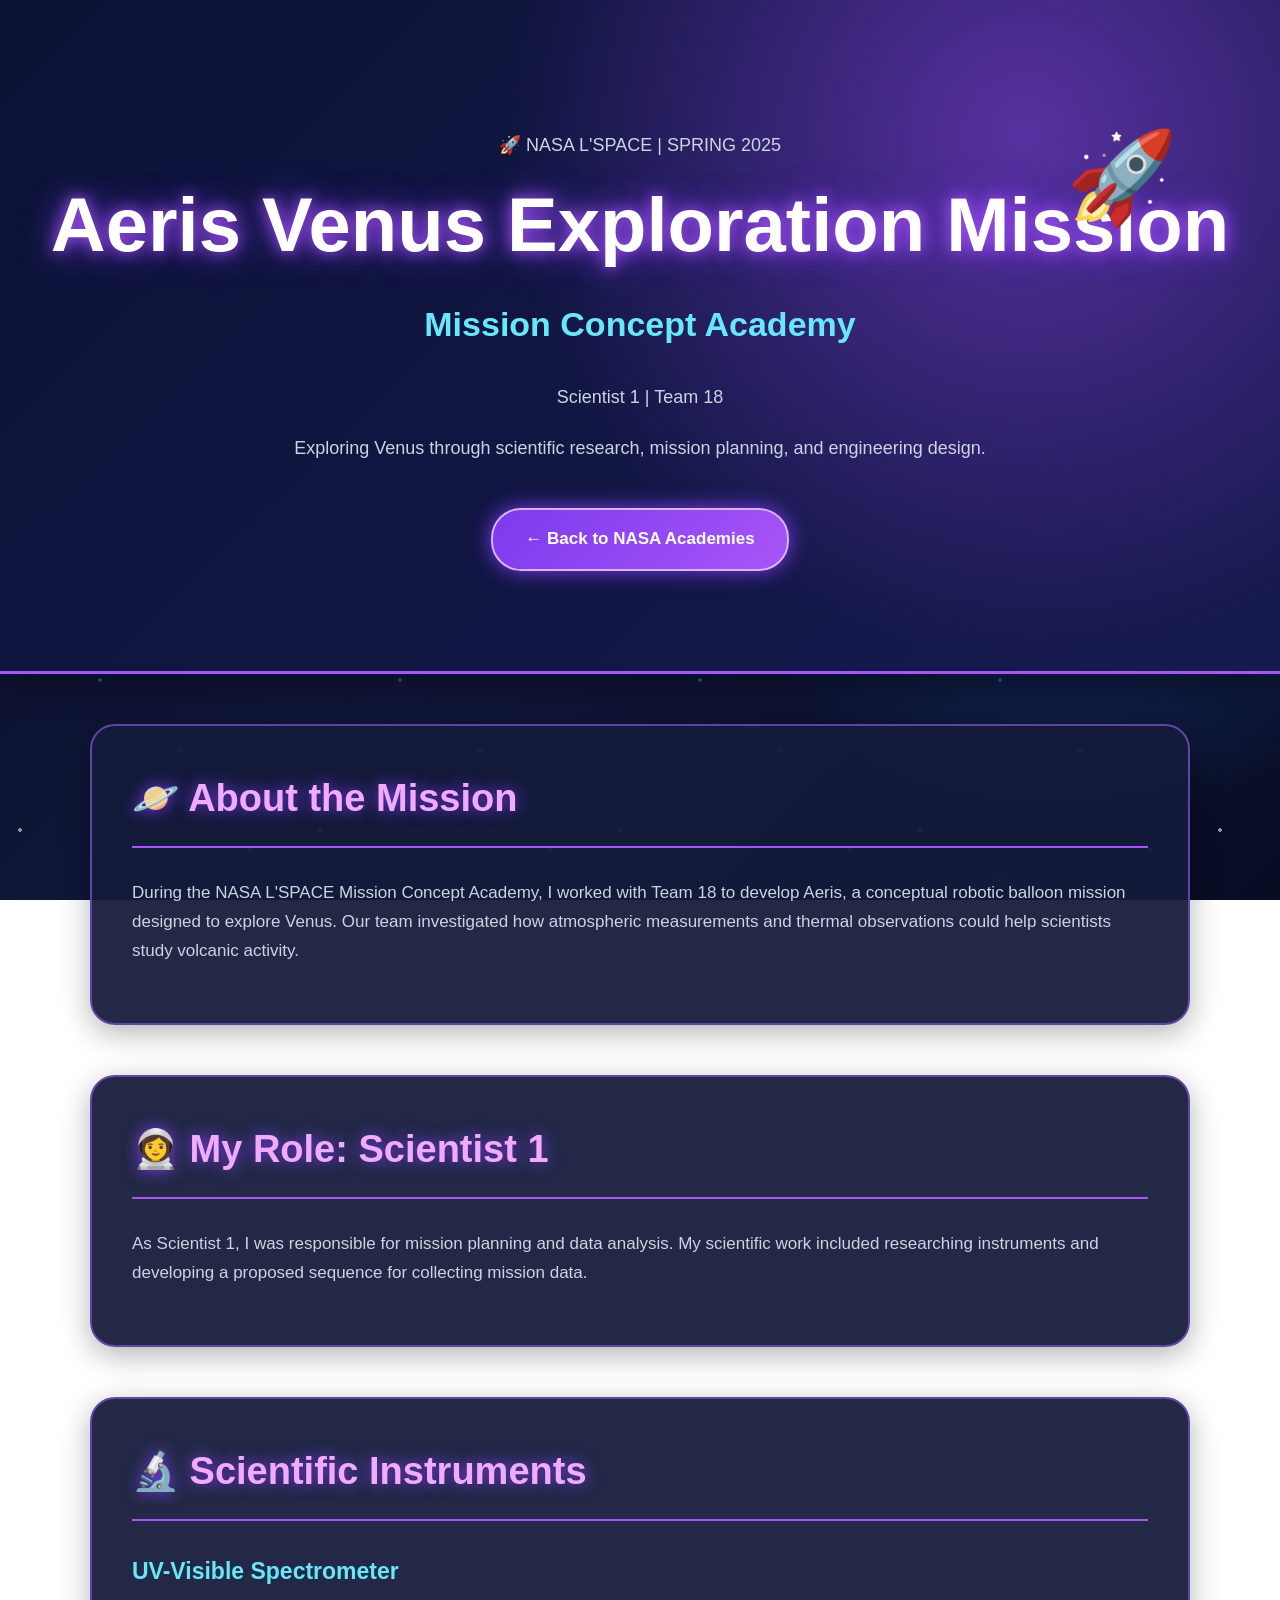
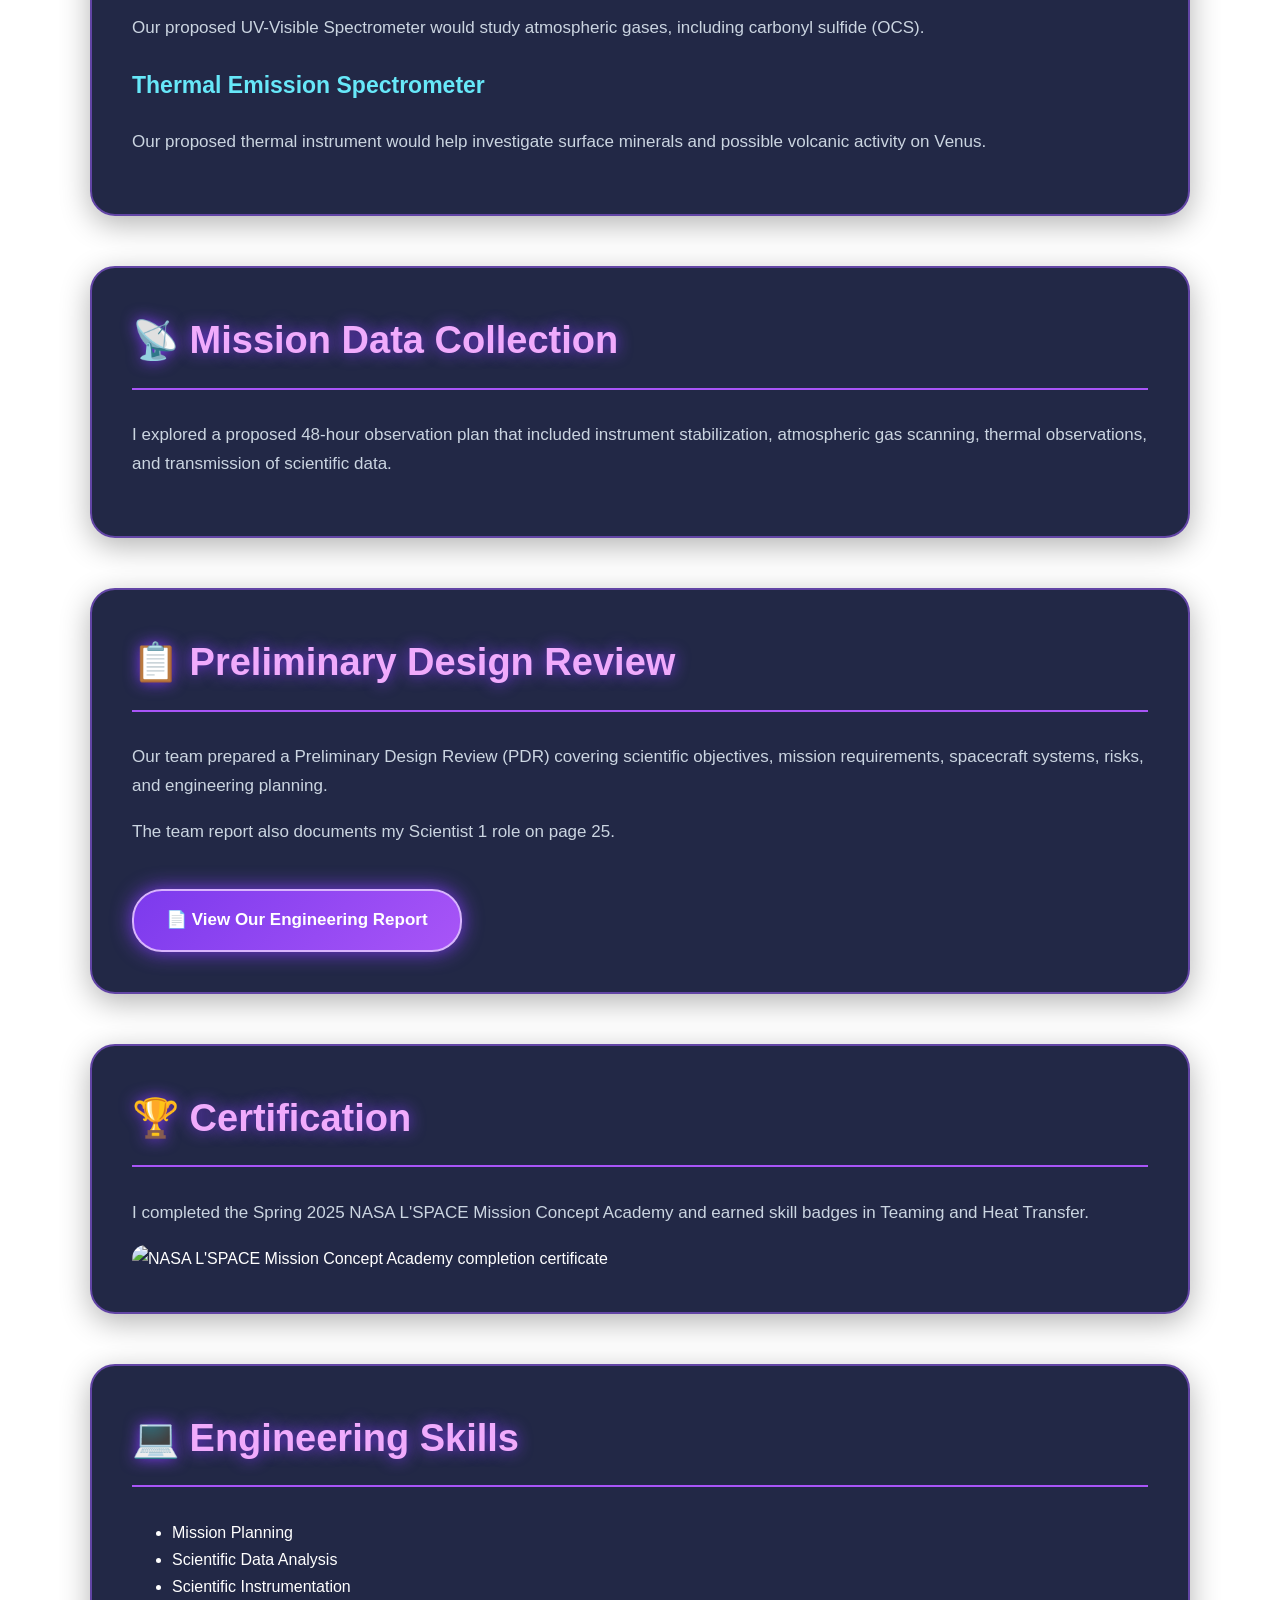
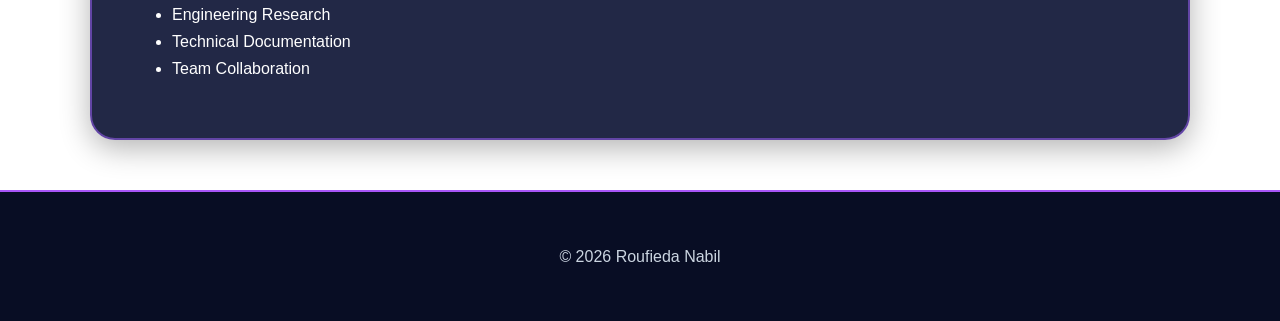
==== projects/mission-concept.html @ 9ad45d9e "Create mission-concept.html" ====
<!DOCTYPE html>
<html lang="en">

<head>
    <meta charset="UTF-8">
    <meta name="viewport"
          content="width=device-width, initial-scale=1.0">

    <title>Aeris Venus Mission | Roufieda Nabil</title>

    <link rel="stylesheet" href="../style.css">
</head>

<body>

    <header>
        <p>🚀 NASA L'SPACE | SPRING 2025</p>

        <h1>Aeris Venus Exploration Mission</h1>

        <h2>Mission Concept Academy</h2>

        <p>Scientist 1 | Team 18</p>

        <p>
            Exploring Venus through scientific
            research, mission planning, and
            engineering design.
        </p>

        <a href="nasa.html" class="hero-button">
            ← Back to NASA Academies
        </a>
    </header>

    <main>

        <section>
            <h2>🪐 About the Mission</h2>

            <p>
                During the NASA L'SPACE Mission
                Concept Academy, I worked with
                Team 18 to develop Aeris, a
                conceptual robotic balloon mission
                designed to explore Venus.

                Our team investigated how
                atmospheric measurements and
                thermal observations could help
                scientists study volcanic activity.
            </p>
        </section>

        <section>
            <h2>👩‍🚀 My Role: Scientist 1</h2>

            <p>
                As Scientist 1, I was responsible
                for mission planning and data
                analysis.

                My scientific work included
                researching instruments and
                developing a proposed sequence
                for collecting mission data.
            </p>
        </section>

        <section>
            <h2>🔬 Scientific Instruments</h2>

            <h3>UV-Visible Spectrometer</h3>

            <p>
                Our proposed UV-Visible
                Spectrometer would study
                atmospheric gases, including
                carbonyl sulfide (OCS).
            </p>

            <h3>Thermal Emission Spectrometer</h3>

            <p>
                Our proposed thermal instrument
                would help investigate surface
                minerals and possible volcanic
                activity on Venus.
            </p>
        </section>

        <section>
            <h2>📡 Mission Data Collection</h2>

            <p>
                I explored a proposed 48-hour
                observation plan that included
                instrument stabilization,
                atmospheric gas scanning,
                thermal observations, and
                transmission of scientific data.
            </p>
        </section>

        <section>
            <h2>📋 Preliminary Design Review</h2>

            <p>
                Our team prepared a Preliminary
                Design Review (PDR) covering
                scientific objectives, mission
                requirements, spacecraft systems,
                risks, and engineering planning.
            </p>

            <p>
                The team report also documents
                my Scientist 1 role on page 25.
            </p>

            <a href="../documents/aeris-pdr.pdf"
               target="_blank"
               rel="noopener noreferrer"
               class="hero-button">
                📄 View Our Engineering Report
            </a>
        </section>

        <section>
            <h2>🏆 Certification</h2>

            <p>
                I completed the Spring 2025
                NASA L'SPACE Mission Concept
                Academy and earned skill badges
                in Teaming and Heat Transfer.
            </p>

            <img src="../images/mca-certificate.png"
                 alt="NASA L'SPACE Mission Concept Academy completion certificate"
                 style="max-width:100%; border-radius:15px;">
        </section>

        <section>
            <h2>💻 Engineering Skills</h2>

            <ul>
                <li>Mission Planning</li>
                <li>Scientific Data Analysis</li>
                <li>Scientific Instrumentation</li>
                <li>Engineering Research</li>
                <li>Technical Documentation</li>
                <li>Team Collaboration</li>
            </ul>
        </section>

    </main>

    <footer>
        <p>© 2026 Roufieda Nabil</p>
    </footer>

</body>
</html>
---- style.css ----
/* =========================================
   ROUFIEDA'S ENGINEERING PORTFOLIO
   CARTOON SPACE THEME
   ========================================= */

/* COLORS */
:root {
    --space: #080d24;
    --space-light: #151b3b;
    --purple: #a855f7;
    --pink: #f0abfc;
    --blue: #38bdf8;
    --cyan: #67e8f9;
    --white: #ffffff;
    --muted: #cbd5e1;
}

/* RESET */
* {
    box-sizing: border-box;
}

html {
    scroll-behavior: smooth;
    scroll-padding-top: 90px;
}

body {
    margin: 0;
    font-family: 'Trebuchet MS', Arial, sans-serif;
    color: var(--white);
    line-height: 1.7;
    overflow-x: hidden;

    background:
        radial-gradient(
            circle at 15% 15%,
            #432178 0%,
            transparent 30%
        ),
        radial-gradient(
            circle at 85% 45%,
            #173f83 0%,
            transparent 35%
        ),
        linear-gradient(
            135deg,
            #080d24,
            #101739,
            #080d24
        );

    background-attachment: fixed;
}

/* CARTOON STAR BACKGROUND */
body::before {
    content: "";
    position: fixed;
    inset: 0;
    pointer-events: none;
    z-index: -1;

    background-image:
        radial-gradient(
            2px 2px at 20px 30px,
            white 99%,
            transparent
        ),
        radial-gradient(
            2px 2px at 100px 80px,
            #67e8f9 99%,
            transparent
        ),
        radial-gradient(
            3px 3px at 180px 150px,
            #f0abfc 99%,
            transparent
        ),
        radial-gradient(
            2px 2px at 250px 50px,
            white 99%,
            transparent
        );

    background-size: 300px 200px;
    opacity: 0.55;
    animation: twinkle 5s ease-in-out infinite;
}

@keyframes twinkle {
    0%, 100% {
        opacity: 0.3;
    }

    50% {
        opacity: 0.8;
    }
}

/* =========================================
   HERO / HOMEPAGE
   ========================================= */

header {
    position: relative;
    text-align: center;
    padding: 110px 20px 100px;

    background:
        radial-gradient(
            circle at 80% 20%,
            #5731a0,
            transparent 45%
        ),
        linear-gradient(
            135deg,
            #0b1235,
            #171a50
        );

    border-bottom: 3px solid var(--purple);
    box-shadow: 0 10px 40px #080d24;
}

header::after {
    content: "🚀";
    position: absolute;
    right: 8%;
    top: 15%;
    font-size: clamp(40px, 7vw, 90px);
    animation: rocketFloat 4s ease-in-out infinite;
}

@keyframes rocketFloat {
    0%, 100% {
        transform: translateY(0) rotate(-15deg);
    }

    50% {
        transform: translateY(-18px) rotate(-5deg);
    }
}

header h1 {
    font-size: clamp(38px, 6vw, 76px);
    line-height: 1.15;
    margin: 15px 0;
    color: var(--white);

    text-shadow:
        0 0 15px #a855f7,
        0 0 35px #7c3aed;
}

header h2 {
    font-size: clamp(20px, 3vw, 34px);
    color: var(--cyan);
    font-weight: bold;
}

header p {
    max-width: 750px;
    margin: 20px auto;
    color: var(--muted);
    font-size: 18px;
}

/* =========================================
   NAVIGATION
   ========================================= */

nav {
    position: sticky;
    top: 0;
    z-index: 100;

    display: flex;
    justify-content: center;
    flex-wrap: wrap;
    gap: 12px;

    padding: 18px 15px;
    background: rgba(11, 17, 45, 0.96);
    border-bottom: 1px solid var(--purple);
}

nav a {
    color: var(--white);
    text-decoration: none;
    font-size: 15px;
    font-weight: bold;

    padding: 8px 12px;
    border-radius: 20px;
    transition: 0.3s;
}

nav a:hover,
nav a:focus-visible {
    color: var(--white);
    background: var(--purple);
    box-shadow: 0 0 15px var(--purple);
}

/* =========================================
   BUTTONS
   ========================================= */

.hero-button {
    display: inline-block;
    margin-top: 25px;
    padding: 15px 32px;

    color: white;
    background: linear-gradient(
        135deg,
        #7c3aed,
        #a855f7
    );

    text-decoration: none;
    font-size: 17px;
    font-weight: bold;
    border-radius: 30px;

    border: 2px solid #d8b4fe;
    box-shadow: 0 0 20px #7c3aed;

    transition: 0.3s;
}

.hero-button:hover {
    transform: translateY(-5px) scale(1.04);
    box-shadow: 0 0 30px #a855f7;
}

/* =========================================
   CONTENT SECTIONS
   ========================================= */

section {
    max-width: 1100px;
    margin: 50px auto;
    padding: 40px;

    background: rgba(21, 27, 59, 0.94);
    border: 2px solid #6245a5;
    border-radius: 25px;

    box-shadow: 0 8px 30px rgba(0, 0, 0, 0.3);
}

section h2 {
    font-size: clamp(26px, 4vw, 38px);
    color: var(--pink);

    border-bottom: 2px solid var(--purple);
    padding-bottom: 15px;
    margin-top: 0;

    text-shadow: 0 0 15px #7c3aed;
}

section h3 {
    color: var(--cyan);
    font-size: 23px;
}

section p {
    color: var(--muted);
    font-size: 17px;
}

section a {
    color: var(--cyan);
}

section a:hover {
    color: var(--pink);
}

/* =========================================
   ABOUT ME
   ========================================= */

#about {
    border-color: var(--blue);
}

#about h2 {
    color: var(--cyan);
}

/* =========================================
   PROJECTS
   ========================================= */

#projects {
    border-color: var(--purple);
    box-shadow: 0 0 30px rgba(168, 85, 247, 0.2);
}

#projects h3 {
    margin-top: 30px;
    padding: 15px 20px;

    background: rgba(56, 189, 248, 0.08);
    border-left: 4px solid var(--cyan);
    border-radius: 12px;

    transition: 0.3s;
}

#projects h3:hover {
    transform: translateX(8px);
    background: rgba(168, 85, 247, 0.2);
}

/* FUTURE CARTOON PROJECT CARDS */
.project-grid {
    display: grid;
    grid-template-columns:
        repeat(auto-fit, minmax(240px, 1fr));
    gap: 25px;
    margin-top: 30px;
}

.project-card {
    display: block;
    padding: 25px;
    text-align: center;

    color: white;
    text-decoration: none;

    background: #111b42;
    border: 2px solid var(--purple);
    border-radius: 25px;

    transition: 0.3s;
}

.project-card:hover {
    transform: translateY(-10px);
    box-shadow: 0 0 25px var(--purple);
}

.project-card img {
    width: 100%;
    max-height: 220px;
    object-fit: contain;
}

.project-card h3 {
    color: var(--cyan);
}

/* =========================================
   TECHNICAL SKILLS
   ========================================= */

#skills {
    border-color: var(--cyan);
}

#skills ul {
    list-style: none;
    padding: 0;

    display: flex;
    flex-wrap: wrap;
    gap: 15px;
}

#skills li {
    padding: 12px 20px;
    margin: 0;

    color: var(--white);
    background: #24325d;

    border: 1px solid var(--blue);
    border-radius: 25px;

    font-weight: bold;
    transition: 0.3s;
}

#skills li:hover {
    background: var(--purple);
    transform: translateY(-4px);
}

/* =========================================
   CONTACT
   ========================================= */

#contact {
    text-align: center;
    border-color: var(--pink);
}

#contact a {
    color: var(--cyan);
    font-weight: bold;
}

/* =========================================
   FOOTER
   ========================================= */

footer {
    text-align: center;
    padding: 35px 20px;
    color: var(--muted);

    background: #080d24;
    border-top: 2px solid var(--purple);
}

/* =========================================
   MOBILE RESPONSIVENESS
   ========================================= */

@media (max-width: 700px) {
    header {
        padding: 90px 20px 70px;
    }

    header::after {
        right: 5%;
        top: 5%;
        font-size: 38px;
    }

    header p {
        font-size: 16px;
    }

    section {
        margin: 25px 12px;
        padding: 25px 20px;
    }

    nav {
        gap: 5px;
        padding: 12px 8px;
    }

    nav a {
        font-size: 13px;
        padding: 7px 9px;
    }

    .project-grid {
        grid-template-columns: 1fr;
    }
}

/* ACCESSIBILITY */
@media (prefers-reduced-motion: reduce) {
    *,
    *::before,
    *::after {
        animation: none !important;
        transition: none !important;
        scroll-behavior: auto !important;
    }
}

/* ==================================
   CARTOON ENGINEERING PROJECT CARDS
   ================================== */

/* Arrange projects in a grid */
.project-grid {
    display: grid;
    grid-template-columns: repeat(auto-fit, minmax(240px, 1fr));
    gap: 25px;
    margin-top: 30px;
}

/* Design each project card */
.project-card {
    display: block;
    padding: 30px 20px;
    text-align: center;
    text-decoration: none;
    color: white;

    background: linear-gradient(145deg, #30205e, #171d43);
    border: 2px solid #a855f7;
    border-radius: 25px;

    box-shadow: 0 0 15px #a855f755;
    transition: transform 0.3s, box-shadow 0.3s;
}

/* Make cards move when hovered */
.project-card:hover {
    transform: translateY(-10px);
    box-shadow: 0 0 30px #a855f7;
}

/* Large cartoon project icons */
.project-icon {
    font-size: 75px;
    margin-bottom: 15px;
}

/* Project titles */
.project-card h3 {
    color: #67e8f9;
    font-size: 23px;
    margin-bottom: 15px;
}

/* Project descriptions */
.project-card p {
    color: #d1d5db;
    font-size: 15px;
    line-height: 1.7;
}

/* Mission labels */
.project-card span {
    display: inline-block;
    margin-top: 20px;
    padding: 10px 16px;

    background: #9333ea;
    color: white;
    border-radius: 20px;
    font-weight: bold;
}

/* Smaller screens */
@media (max-width: 600px) {
    .project-grid {
        grid-template-columns: 1fr;
    }
}
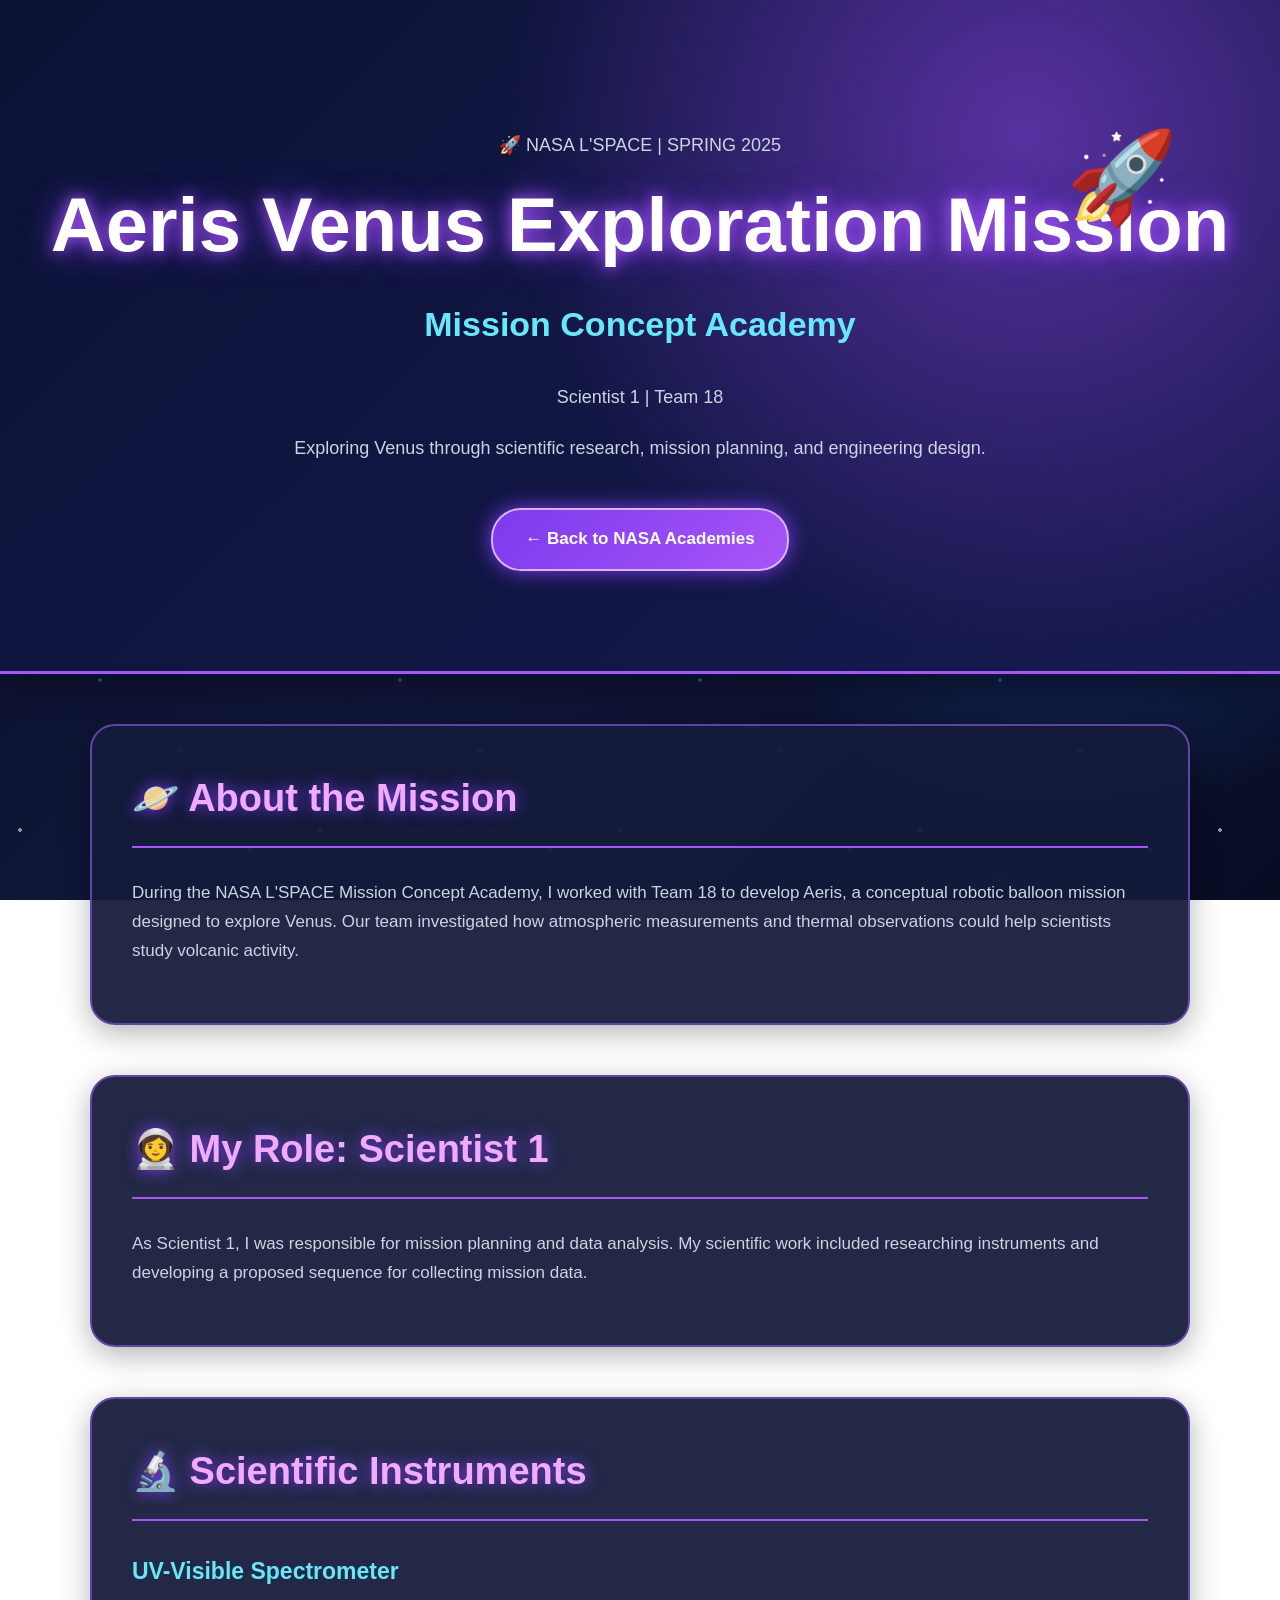
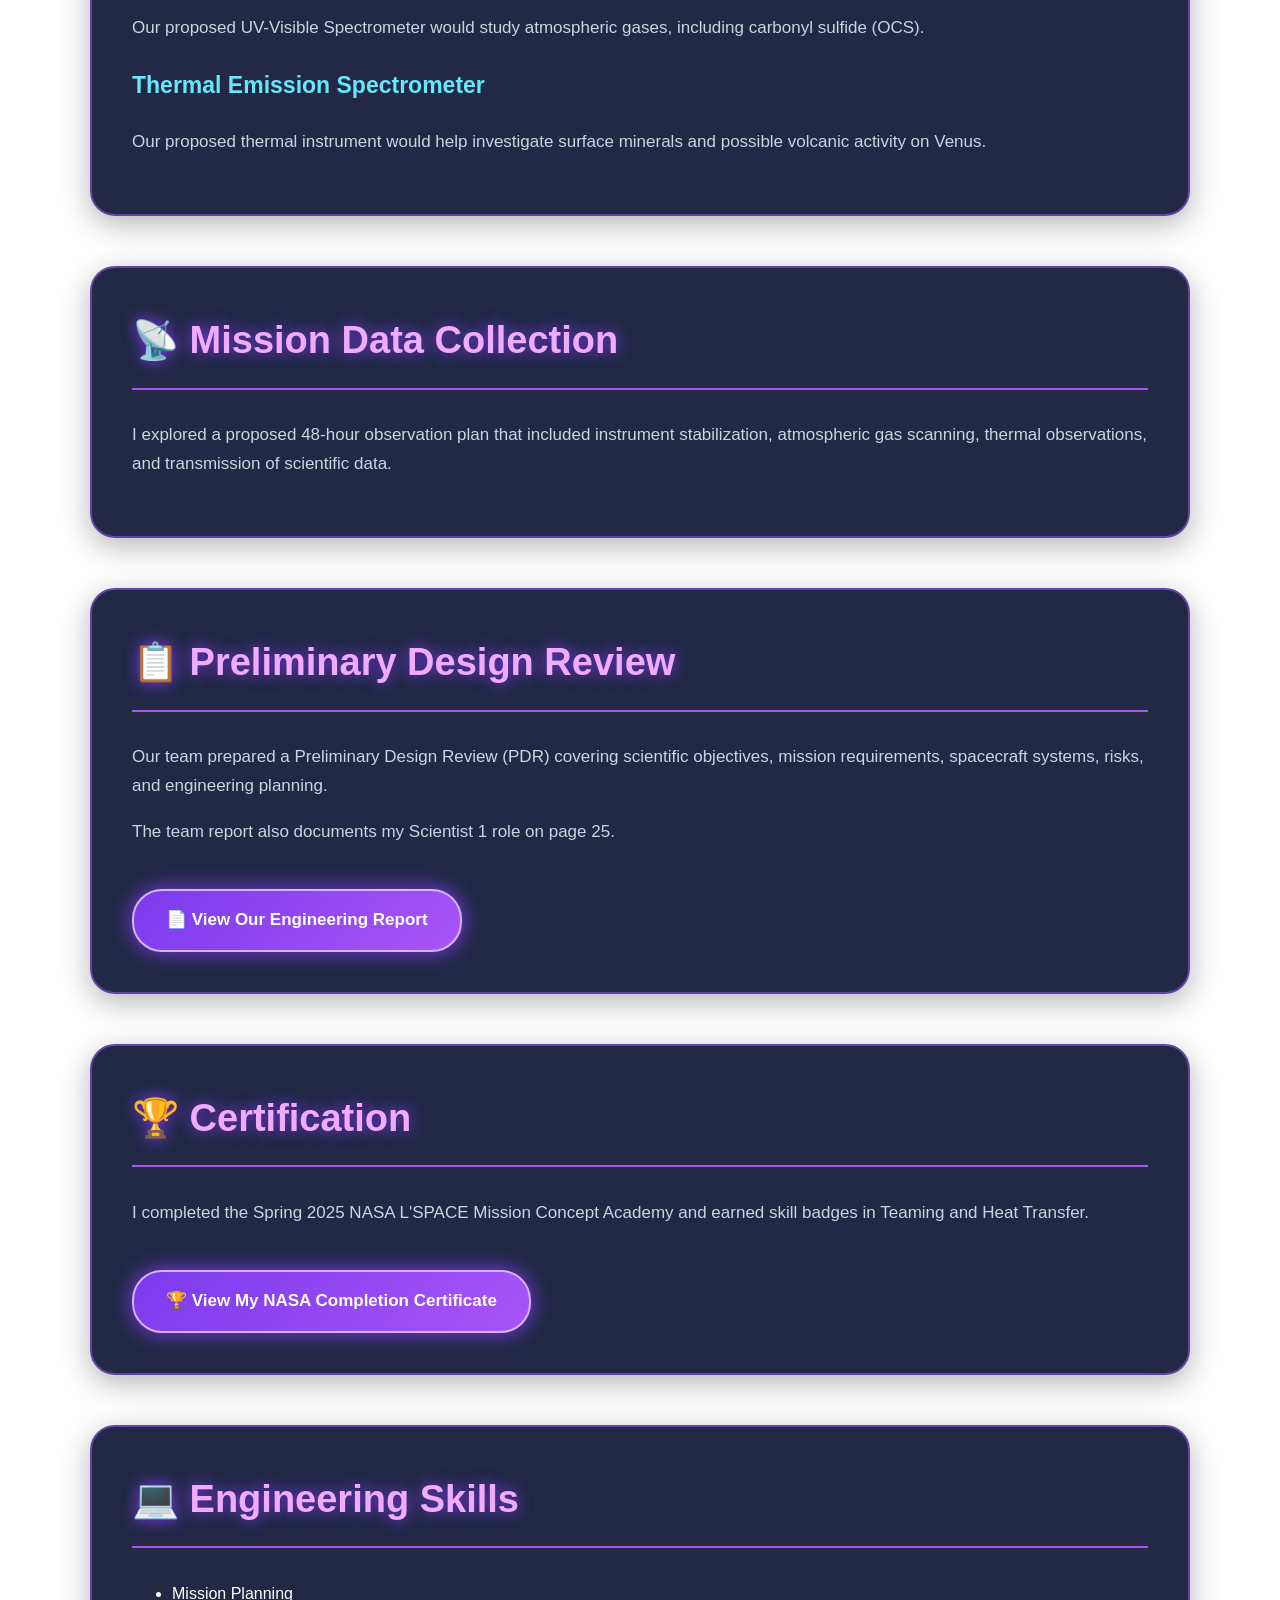
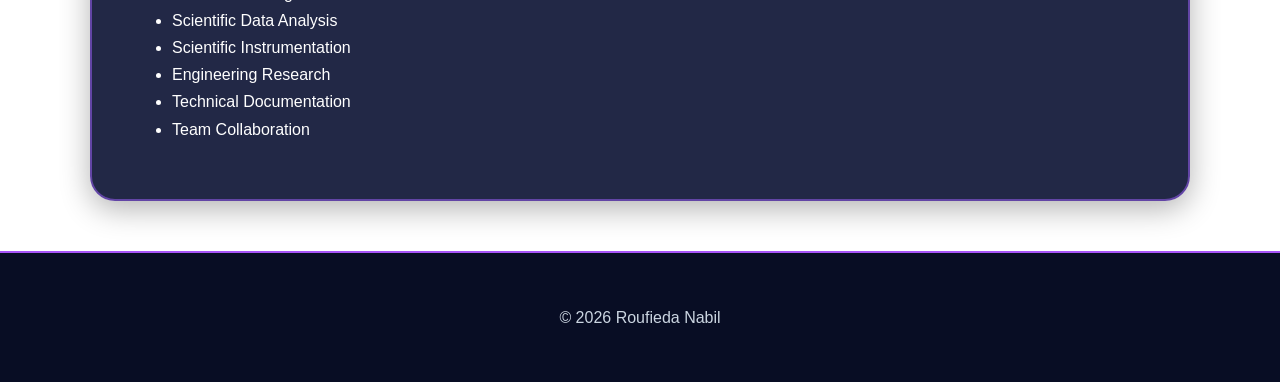
==== commit c2f683a6: "Update mission-concept.html" ====
--- a/projects/mission-concept.html
+++ b/projects/mission-concept.html
@@ -137,9 +137,14 @@
                 in Teaming and Heat Transfer.
             </p>
 
-            <img src="../images/mca-certificate.png"
-                 alt="NASA L'SPACE Mission Concept Academy completion certificate"
-                 style="max-width:100%; border-radius:15px;">
+            
+        <a href="../images/Certificate%20of%20Completion%20Spring%202025%20L%27SPACE%20roufieda%20nabil.pdf"
+            target="_blank"
+            rel="noopener noreferrer"
+            class="hero-button">
+    🏆 View My NASA Completion Certificate
+</a>
+
         </section>
 
         <section>
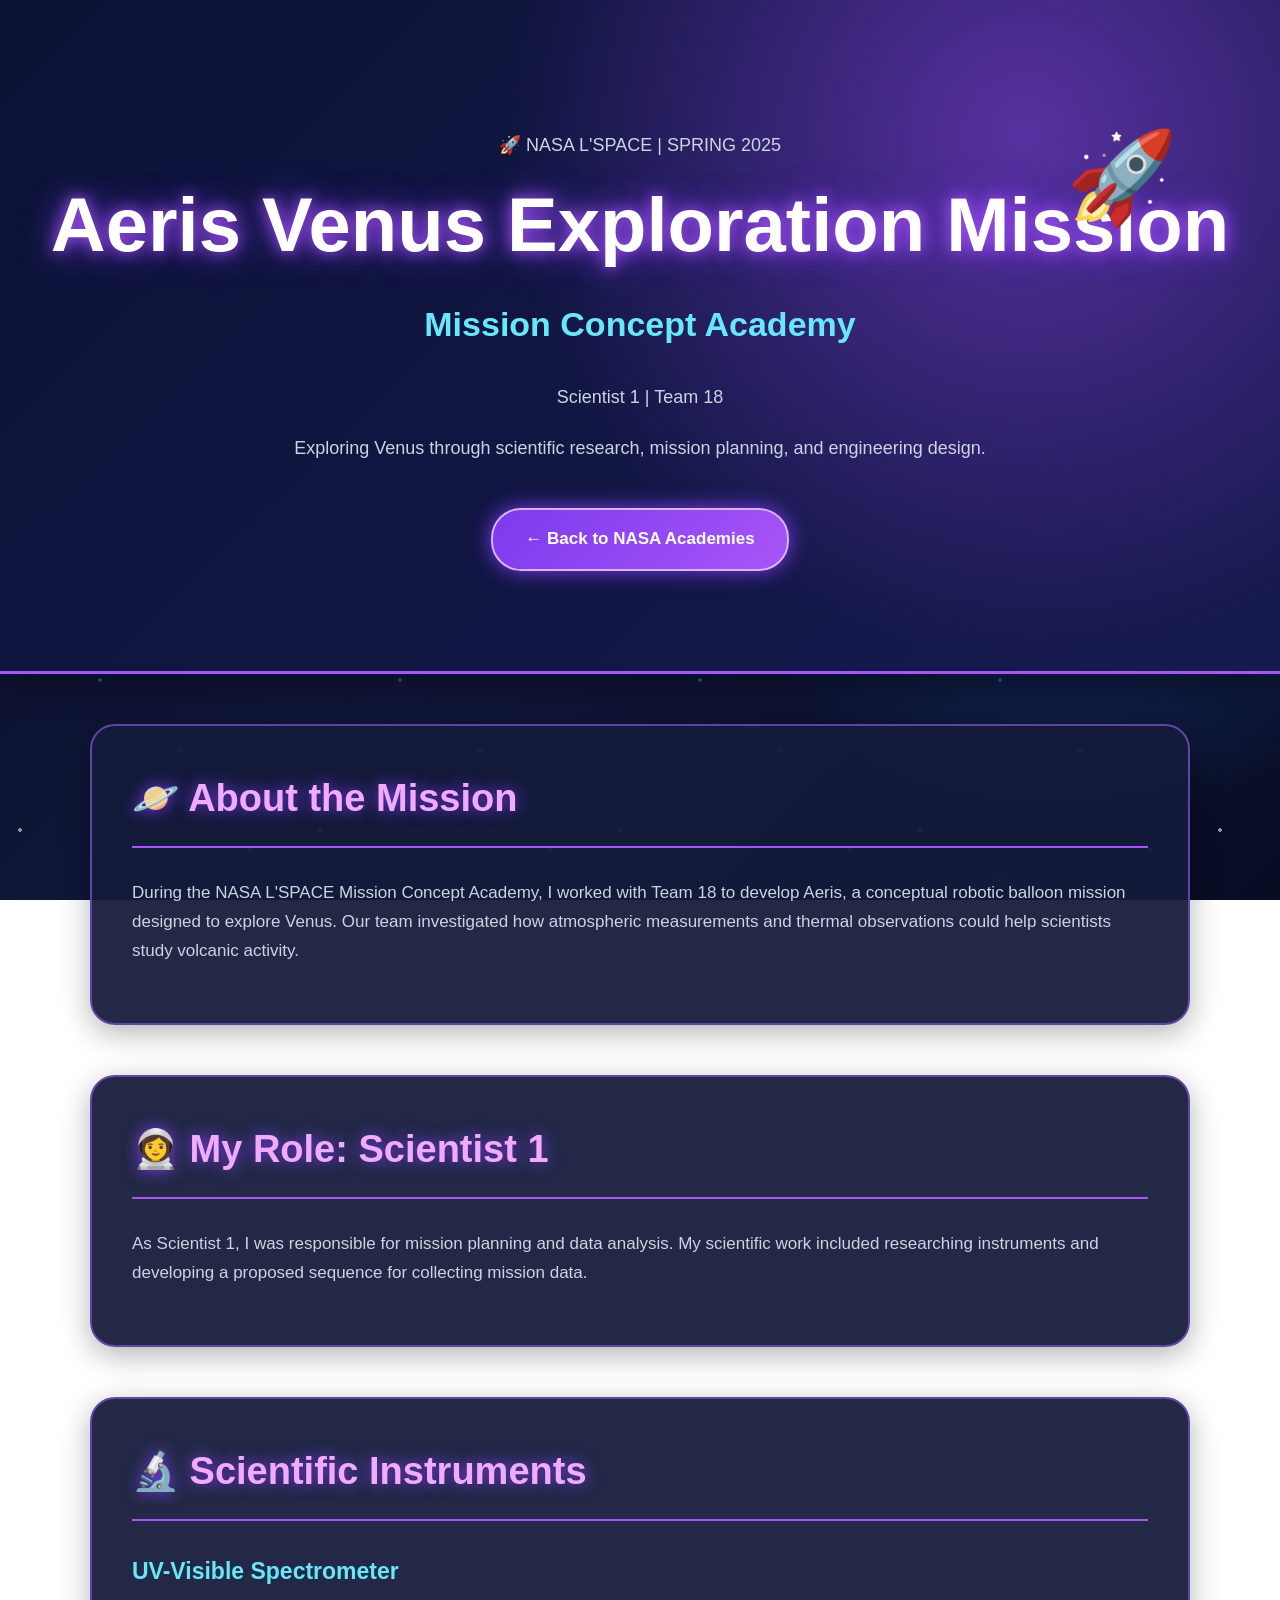
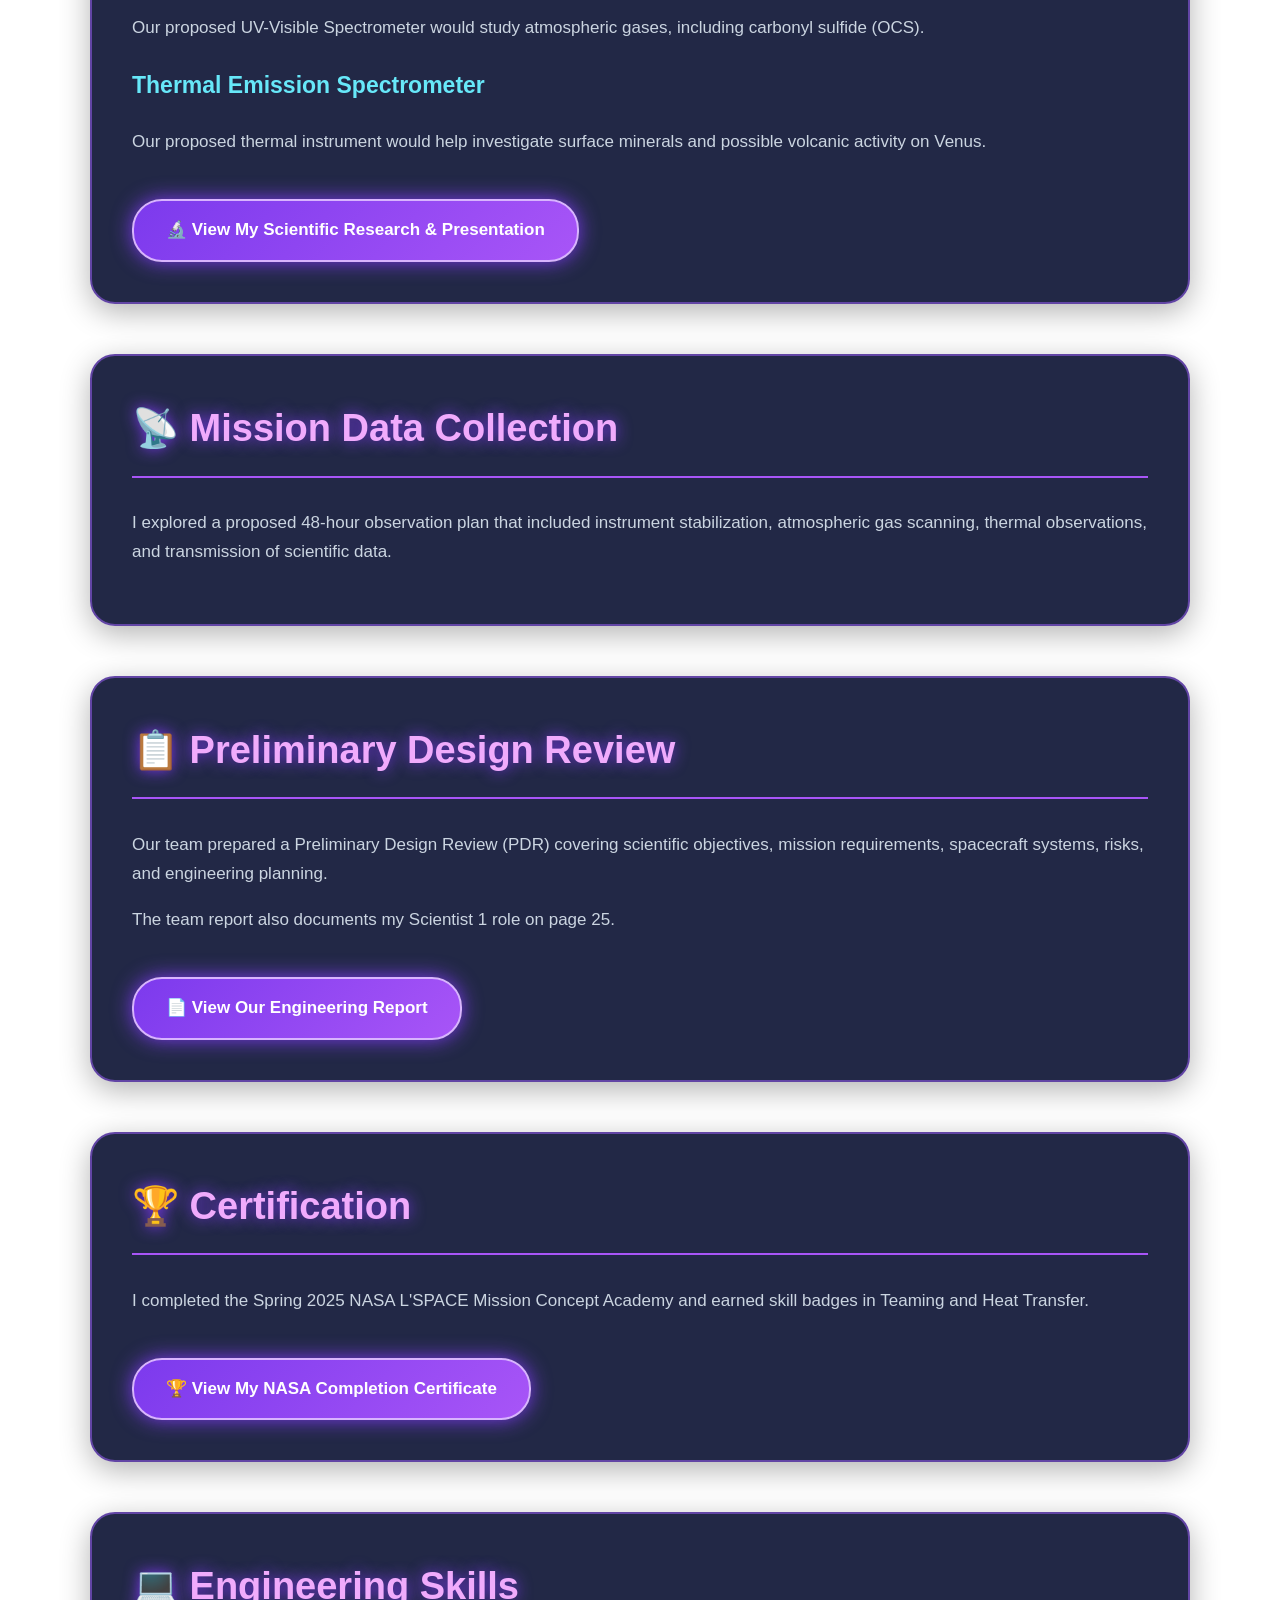
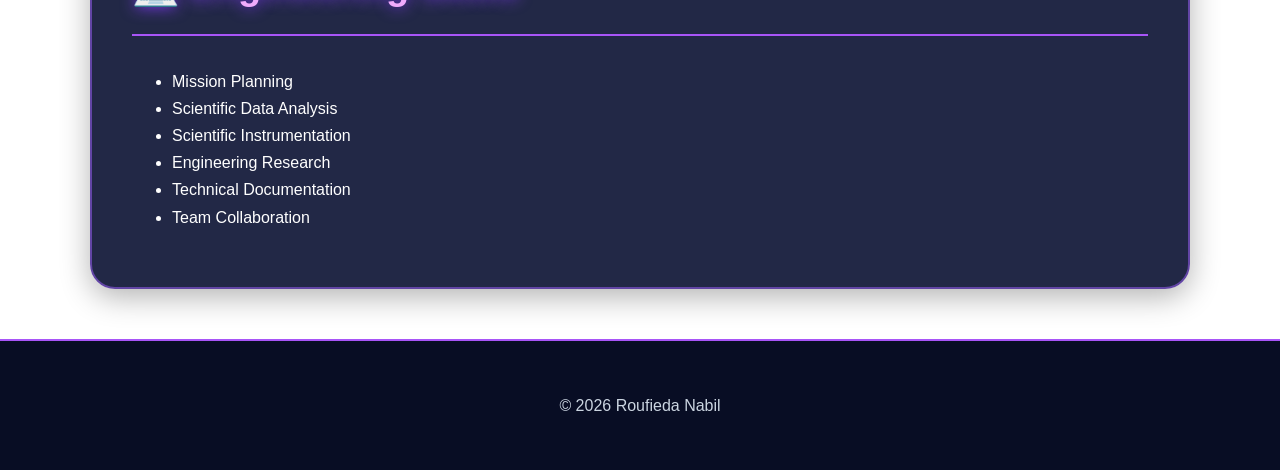
==== commit abdab610: "Update mission-concept.html" ====
--- a/projects/mission-concept.html
+++ b/projects/mission-concept.html
@@ -88,6 +88,14 @@
                 minerals and possible volcanic
                 activity on Venus.
             </p>
+            
+            <a href="../documents/aeris-research-slides.pdf"
+                  target="_blank"
+                  rel="noopener noreferrer"
+                  class="hero-button">
+                🔬 View My Scientific Research & Presentation
+            </a>
+
         </section>
 
         <section>
